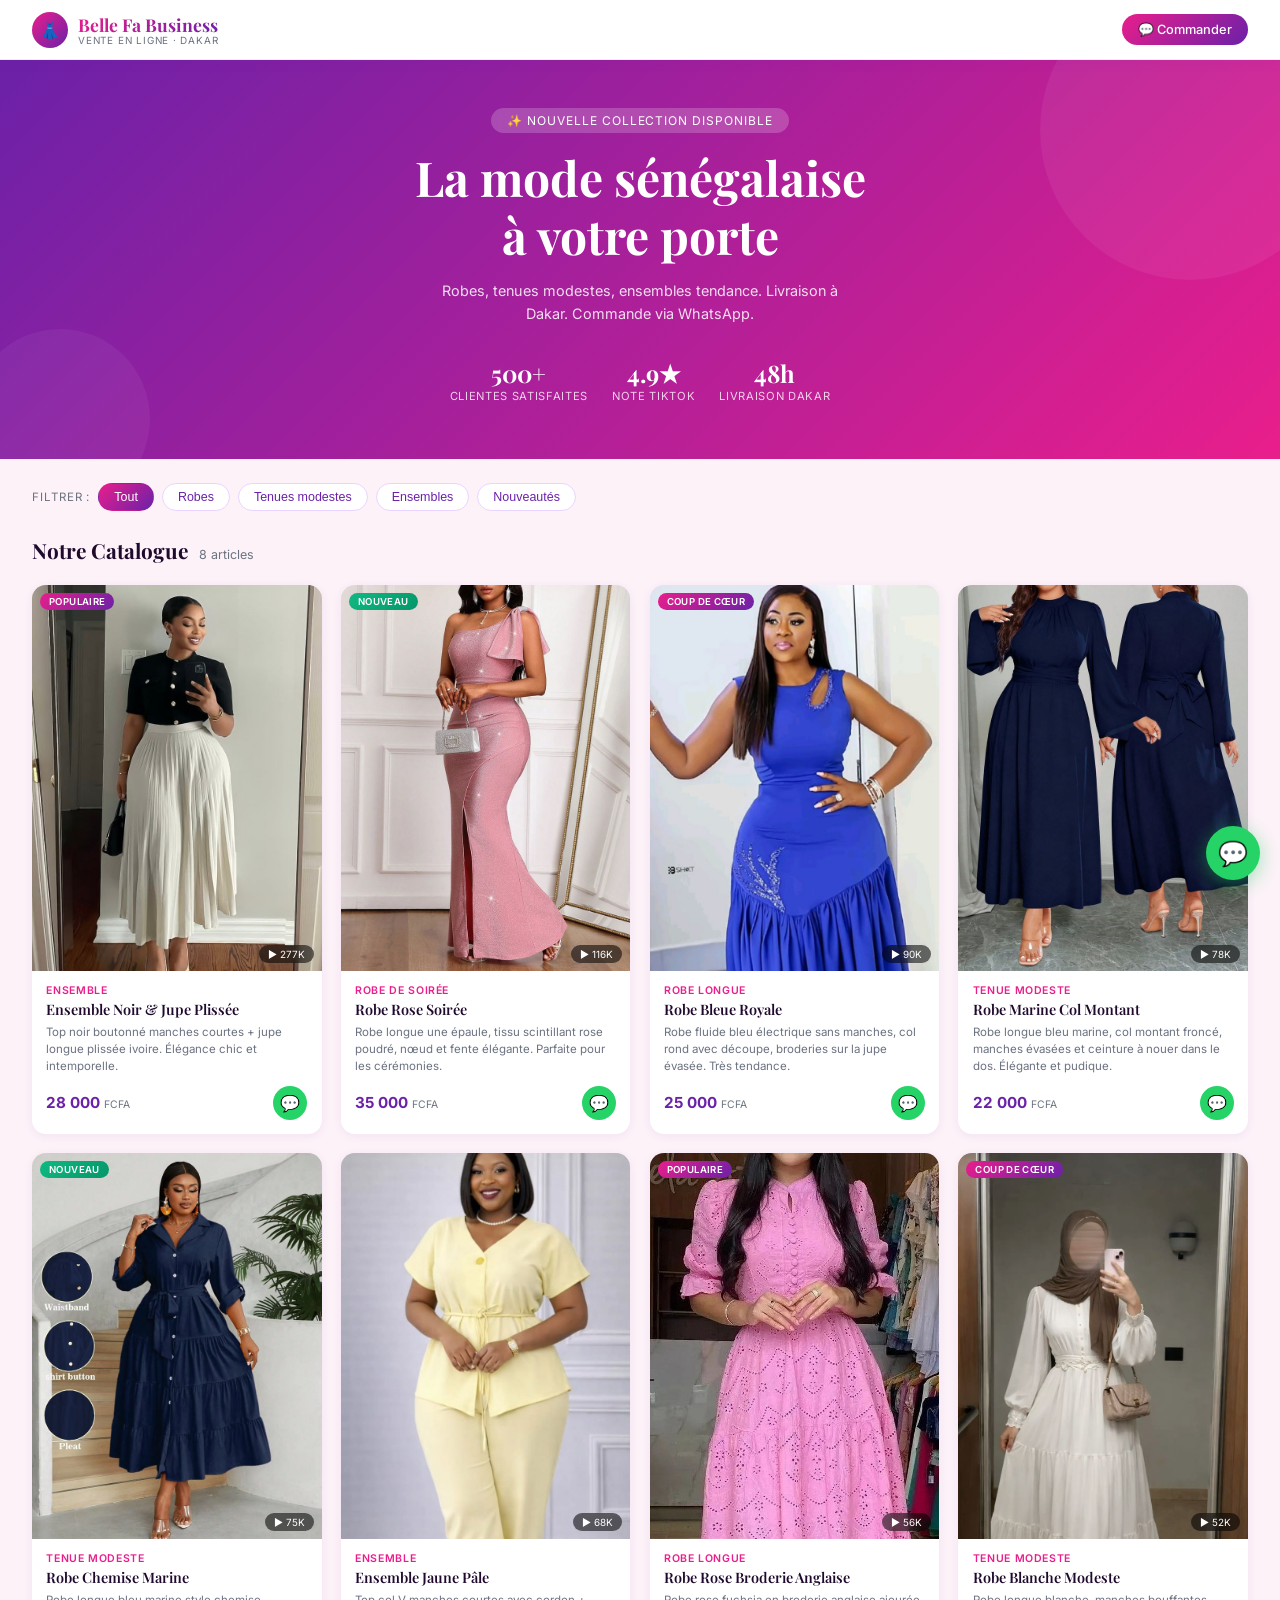
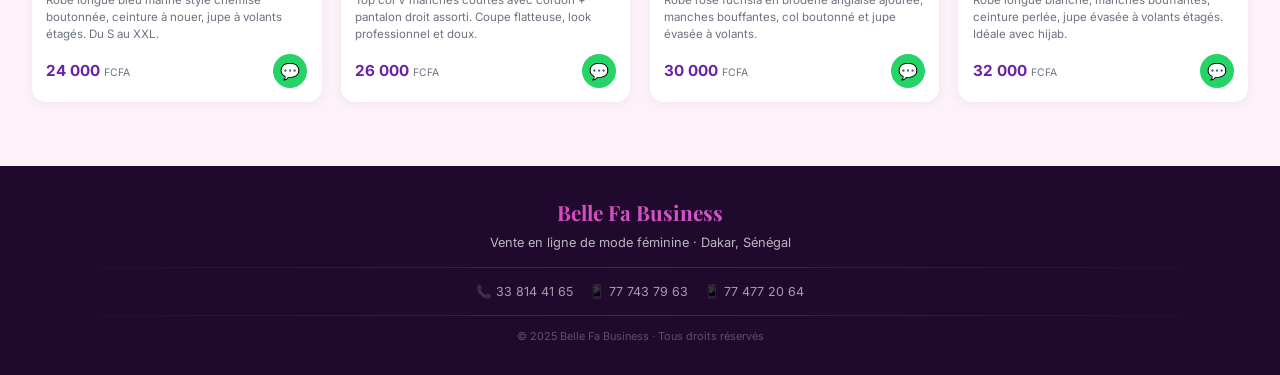
==== belle-fa-business/index.html @ f1bd17a6 "fix structure" ====
<!DOCTYPE html>
<html lang="fr">
<head>
  <meta charset="UTF-8">
  <meta name="viewport" content="width=device-width, initial-scale=1.0">
  <title>Belle Fa Business – Catalogue Mode</title>
  <link href="https://fonts.googleapis.com/css2?family=Playfair+Display:wght@400;600;700&family=Inter:wght@300;400;500;600&display=swap" rel="stylesheet">
  <link rel="stylesheet" href="css/style.css">
</head>
<body>

  <!-- NAVBAR -->
  <nav>
    <div class="logo">
      <div class="logo-icon">👗</div>
      <div>
        <div class="logo-text">Belle Fa Business</div>
        <span class="logo-sub">Vente en ligne · Dakar</span>
      </div>
    </div>
    <a href="https://wa.me/221774514333?text=Bonjour, je voudrais commander" class="nav-contact">
      💬 Commander
    </a>
  </nav>

  <!-- HERO -->
  <section class="hero">
    <div class="hero-badge">✨ Nouvelle collection disponible</div>
    <h1>La mode sénégalaise<br>à votre porte</h1>
    <p>Robes, tenues modestes, ensembles tendance. Livraison à Dakar. Commande via WhatsApp.</p>
    <div class="hero-stats">
      <div class="stat">
        <div class="stat-num">500+</div>
        <div class="stat-label">Clientes satisfaites</div>
      </div>
      <div class="stat">
        <div class="stat-num">4.9★</div>
        <div class="stat-label">Note TikTok</div>
      </div>
      <div class="stat">
        <div class="stat-num">48h</div>
        <div class="stat-label">Livraison Dakar</div>
      </div>
    </div>
  </section>

  <!-- FILTRES -->
  <div class="filters-wrap">
    <span class="filter-label">Filtrer :</span>
    <button class="filter-btn active" data-filter="tout">Tout</button>
    <button class="filter-btn" data-filter="robe">Robes</button>
    <button class="filter-btn" data-filter="modeste">Tenues modestes</button>
    <button class="filter-btn" data-filter="ensemble">Ensembles</button>
    <button class="filter-btn" data-filter="nouveau">Nouveautés</button>
  </div>

  <!-- TITRE -->
  <div class="section-head">
    <h2>Notre Catalogue</h2>
    <span class="section-count" id="count">8 articles</span>
  </div>

  <!-- GRILLE -->
  <div class="grid" id="grid">

    <!-- Produit 1 : Ensemble Noir & Jupe Plissée -->
    <div class="card" data-cat="ensemble populaire">
      <div class="card-img">
        <img src="photos/photo1.jpeg" class="product-photo" alt="Ensemble Noir & Jupe Plissée">
        <div class="card-badge">Populaire</div>
        <div class="card-tiktok">▶ 277K</div>
      </div>
      <div class="card-body">
        <div class="card-tag">Ensemble</div>
        <div class="card-name">Ensemble Noir & Jupe Plissée</div>
        <div class="card-desc">Top noir boutonné manches courtes + jupe longue plissée ivoire. Élégance chic et intemporelle.</div>
        <div class="card-footer">
          <div class="card-price">28 000 <span>FCFA</span></div>
          <a href="https://wa.me/221774514333?text=Bonjour, je veux commander l'Ensemble Noir & Jupe Plissée" class="card-wa">💬</a>
        </div>
      </div>
    </div>

    <!-- Produit 2 : Robe Rose Soirée -->
    <div class="card" data-cat="robe nouveau">
      <div class="card-img">
        <img src="photos/photo2.jpeg" class="product-photo" alt="Robe Rose Soirée">
        <div class="card-badge new">Nouveau</div>
        <div class="card-tiktok">▶ 116K</div>
      </div>
      <div class="card-body">
        <div class="card-tag">Robe de soirée</div>
        <div class="card-name">Robe Rose Soirée</div>
        <div class="card-desc">Robe longue une épaule, tissu scintillant rose poudré, nœud et fente élégante. Parfaite pour les cérémonies.</div>
        <div class="card-footer">
          <div class="card-price">35 000 <span>FCFA</span></div>
          <a href="https://wa.me/221774514333?text=Bonjour, je veux commander la Robe Rose Soirée" class="card-wa">💬</a>
        </div>
      </div>
    </div>

    <!-- Produit 3 : Robe Bleue Royale -->
    <div class="card" data-cat="robe populaire">
      <div class="card-img">
        <img src="photos/photo3.jpeg" class="product-photo" alt="Robe Bleue Royale">
        <div class="card-badge">Coup de cœur</div>
        <div class="card-tiktok">▶ 90K</div>
      </div>
      <div class="card-body">
        <div class="card-tag">Robe longue</div>
        <div class="card-name">Robe Bleue Royale</div>
        <div class="card-desc">Robe fluide bleu électrique sans manches, col rond avec découpe, broderies sur la jupe évasée. Très tendance.</div>
        <div class="card-footer">
          <div class="card-price">25 000 <span>FCFA</span></div>
          <a href="https://wa.me/221774514333?text=Bonjour, je veux commander la Robe Bleue Royale" class="card-wa">💬</a>
        </div>
      </div>
    </div>

    <!-- Produit 4 : Robe Marine Col Montant -->
    <div class="card" data-cat="modeste">
      <div class="card-img">
        <img src="photos/photo4.jpeg" class="product-photo" alt="Robe Marine Col Montant">
        <div class="card-tiktok">▶ 78K</div>
      </div>
      <div class="card-body">
        <div class="card-tag">Tenue modeste</div>
        <div class="card-name">Robe Marine Col Montant</div>
        <div class="card-desc">Robe longue bleu marine, col montant froncé, manches évasées et ceinture à nouer dans le dos. Élégante et pudique.</div>
        <div class="card-footer">
          <div class="card-price">22 000 <span>FCFA</span></div>
          <a href="https://wa.me/221774514333?text=Bonjour, je veux commander la Robe Marine Col Montant" class="card-wa">💬</a>
        </div>
      </div>
    </div>

    <!-- Produit 5 : Robe Chemise Marine -->
    <div class="card" data-cat="modeste nouveau">
      <div class="card-img">
        <img src="photos/photo5.jpeg" class="product-photo" alt="Robe Chemise Marine">
        <div class="card-badge new">Nouveau</div>
        <div class="card-tiktok">▶ 75K</div>
      </div>
      <div class="card-body">
        <div class="card-tag">Tenue modeste</div>
        <div class="card-name">Robe Chemise Marine</div>
        <div class="card-desc">Robe longue bleu marine style chemise boutonnée, ceinture à nouer, jupe à volants étagés. Du S au XXL.</div>
        <div class="card-footer">
          <div class="card-price">24 000 <span>FCFA</span></div>
          <a href="https://wa.me/221774514333?text=Bonjour, je veux commander la Robe Chemise Marine" class="card-wa">💬</a>
        </div>
      </div>
    </div>

    <!-- Produit 6 : Ensemble Jaune Pâle -->
    <div class="card" data-cat="ensemble">
      <div class="card-img">
        <img src="photos/photo6.jpeg" class="product-photo" alt="Ensemble Jaune Pâle">
        <div class="card-tiktok">▶ 68K</div>
      </div>
      <div class="card-body">
        <div class="card-tag">Ensemble</div>
        <div class="card-name">Ensemble Jaune Pâle</div>
        <div class="card-desc">Top col V manches courtes avec cordon + pantalon droit assorti. Coupe flatteuse, look professionnel et doux.</div>
        <div class="card-footer">
          <div class="card-price">26 000 <span>FCFA</span></div>
          <a href="https://wa.me/221774514333?text=Bonjour, je veux commander l'Ensemble Jaune Pâle" class="card-wa">💬</a>
        </div>
      </div>
    </div>

    <!-- Produit 7 : Robe Rose Broderie Anglaise -->
    <div class="card" data-cat="robe populaire">
      <div class="card-img">
        <img src="photos/photo7.jpeg" class="product-photo" alt="Robe Rose Broderie Anglaise">
        <div class="card-badge">Populaire</div>
        <div class="card-tiktok">▶ 56K</div>
      </div>
      <div class="card-body">
        <div class="card-tag">Robe longue</div>
        <div class="card-name">Robe Rose Broderie Anglaise</div>
        <div class="card-desc">Robe rose fuchsia en broderie anglaise ajourée, manches bouffantes, col boutonné et jupe évasée à volants.</div>
        <div class="card-footer">
          <div class="card-price">30 000 <span>FCFA</span></div>
          <a href="https://wa.me/221774514333?text=Bonjour, je veux commander la Robe Rose Broderie Anglaise" class="card-wa">💬</a>
        </div>
      </div>
    </div>

    <!-- Produit 8 : Robe Blanche Modeste -->
    <div class="card" data-cat="modeste populaire">
      <div class="card-img">
        <img src="photos/photo8.jpeg" class="product-photo" alt="Robe Blanche Modeste">
        <div class="card-badge">Coup de cœur</div>
        <div class="card-tiktok">▶ 52K</div>
      </div>
      <div class="card-body">
        <div class="card-tag">Tenue modeste</div>
        <div class="card-name">Robe Blanche Modeste</div>
        <div class="card-desc">Robe longue blanche, manches bouffantes, ceinture perlée, jupe évasée à volants étagés. Idéale avec hijab.</div>
        <div class="card-footer">
          <div class="card-price">32 000 <span>FCFA</span></div>
          <a href="https://wa.me/221774514333?text=Bonjour, je veux commander la Robe Blanche Modeste" class="card-wa">💬</a>
        </div>
      </div>
    </div>

  </div><!-- /grid -->

  <!-- FOOTER -->
  <footer>
    <div class="footer-logo">Belle Fa Business</div>
    <p>Vente en ligne de mode féminine · Dakar, Sénégal</p>
    <div class="divider"></div>
    <div class="footer-contacts">
      <a href="tel:+221338144165">📞 33 814 41 65</a>
      <a href="https://wa.me/221774514333">📱 77 743 79 63</a>
      <a href="https://wa.me/221774772064">📱 77 477 20 64</a>
    </div>
    <div class="divider"></div>
    <div class="copy">© 2025 Belle Fa Business · Tous droits réservés</div>
  </footer>

  <!-- BOUTON WHATSAPP FLOTTANT -->
  <a href="https://wa.me/221774514333?text=Bonjour, je voudrais voir votre catalogue"
     class="float-wa" title="Contacter sur WhatsApp">💬</a>

  <script src="js/main.js"></script>
</body>
</html>
---- belle-fa-business/css/style.css ----
/* ═══════════════════════════════════════════════
   Belle Fa Business – style.css
   ═══════════════════════════════════════════════ */

/* ─── RESET & VARIABLES ─── */
*, *::before, *::after {
  box-sizing: border-box;
  margin: 0;
  padding: 0;
}

:root {
  --fuchsia:      #E91E8C;
  --violet:       #6B21A8;
  --violet-light: #9333EA;
  --rose-pale:    #FDF2F8;
  --rose-mid:     #FCE7F3;
  --white:        #FFFFFF;
  --gray:         #6B7280;
  --dark:         #1F0A2E;
  --green-wa:     #25D366;
}

body {
  font-family: 'Inter', sans-serif;
  background: var(--rose-pale);
  color: var(--dark);
  min-height: 100vh;
  overflow-x: hidden;
}

/* ═══════════════════════════════════════════════
   NAVBAR
   ═══════════════════════════════════════════════ */
nav {
  background: var(--white);
  border-bottom: 1px solid #F3E8FF;
  padding: 0 1.5rem;
  display: flex;
  align-items: center;
  justify-content: space-between;
  height: 60px;
  position: sticky;
  top: 0;
  z-index: 100;
  box-shadow: 0 2px 12px rgba(107, 33, 168, 0.07);
}

.logo {
  display: flex;
  align-items: center;
  gap: 10px;
}

.logo-icon {
  width: 36px;
  height: 36px;
  background: linear-gradient(135deg, var(--fuchsia), var(--violet));
  border-radius: 50%;
  display: flex;
  align-items: center;
  justify-content: center;
  color: white;
  font-size: 16px;
  flex-shrink: 0;
}

.logo-text {
  font-family: 'Playfair Display', serif;
  font-size: 1.1rem;
  font-weight: 700;
  background: linear-gradient(135deg, var(--fuchsia), var(--violet));
  -webkit-background-clip: text;
  -webkit-text-fill-color: transparent;
  background-clip: text;
}

.logo-sub {
  font-size: 0.62rem;
  color: var(--gray);
  letter-spacing: 0.08em;
  text-transform: uppercase;
  display: block;
  margin-top: -2px;
}

.nav-contact {
  display: flex;
  align-items: center;
  gap: 6px;
  background: linear-gradient(135deg, var(--fuchsia), var(--violet));
  color: white;
  padding: 8px 16px;
  border-radius: 50px;
  font-size: 0.8rem;
  font-weight: 500;
  text-decoration: none;
  white-space: nowrap;
  flex-shrink: 0;
  transition: opacity 0.2s;
}

.nav-contact:hover {
  opacity: 0.88;
}

/* ═══════════════════════════════════════════════
   HERO
   ═══════════════════════════════════════════════ */
.hero {
  background: linear-gradient(135deg, var(--violet) 0%, var(--fuchsia) 100%);
  padding: 3rem 1.5rem 3.5rem;
  text-align: center;
  position: relative;
  overflow: hidden;
  width: 100%;
}

.hero::before {
  content: '';
  position: absolute;
  width: 300px;
  height: 300px;
  border-radius: 50%;
  background: rgba(255, 255, 255, 0.06);
  top: -80px;
  right: -60px;
}

.hero::after {
  content: '';
  position: absolute;
  width: 180px;
  height: 180px;
  border-radius: 50%;
  background: rgba(255, 255, 255, 0.05);
  bottom: -50px;
  left: -30px;
}

.hero-badge {
  display: inline-block;
  background: rgba(255, 255, 255, 0.2);
  backdrop-filter: blur(8px);
  color: white;
  padding: 5px 16px;
  border-radius: 50px;
  font-size: 0.75rem;
  letter-spacing: 0.08em;
  text-transform: uppercase;
  margin-bottom: 1rem;
}

.hero h1 {
  font-family: 'Playfair Display', serif;
  font-size: clamp(1.7rem, 5vw, 3rem);
  color: white;
  font-weight: 700;
  line-height: 1.2;
  margin-bottom: 0.9rem;
}

.hero p {
  color: rgba(255, 255, 255, 0.85);
  font-size: 0.9rem;
  max-width: 400px;
  margin: 0 auto 2rem;
  line-height: 1.6;
}

.hero-stats {
  display: flex;
  justify-content: center;
  gap: 1.5rem;
  flex-wrap: nowrap;
  width: 100%;
}

.stat {
  text-align: center;
  color: white;
}

.stat-num {
  font-family: 'Playfair Display', serif;
  font-size: 1.5rem;
  font-weight: 700;
}

.stat-label {
  font-size: 0.7rem;
  opacity: 0.8;
  text-transform: uppercase;
  letter-spacing: 0.06em;
}

/* ═══════════════════════════════════════════════
   FILTRES
   ═══════════════════════════════════════════════ */
.filters-wrap {
  padding: 1.5rem 1.5rem 0.6rem;
  display: flex;
  gap: 0.5rem;
  flex-wrap: nowrap;
  overflow-x: auto;
  -webkit-overflow-scrolling: touch;
  scrollbar-width: none;
  align-items: center;
}

.filters-wrap::-webkit-scrollbar {
  display: none;
}

.filter-label {
  font-size: 0.72rem;
  color: var(--gray);
  text-transform: uppercase;
  letter-spacing: 0.08em;
  white-space: nowrap;
  flex-shrink: 0;
}

.filter-btn {
  padding: 6px 15px;
  border-radius: 50px;
  border: 1.5px solid #E9D5FF;
  background: white;
  color: var(--violet);
  font-size: 0.78rem;
  font-weight: 500;
  cursor: pointer;
  transition: all 0.2s;
  white-space: nowrap;
  flex-shrink: 0;
}

.filter-btn.active,
.filter-btn:hover {
  background: linear-gradient(135deg, var(--fuchsia), var(--violet));
  color: white;
  border-color: transparent;
}

/* ═══════════════════════════════════════════════
   SECTION TITRE
   ═══════════════════════════════════════════════ */
.section-head {
  padding: 1rem 1.5rem 0.5rem;
  display: flex;
  align-items: baseline;
  gap: 0.7rem;
}

.section-head h2 {
  font-family: 'Playfair Display', serif;
  font-size: 1.3rem;
  font-weight: 700;
  color: var(--dark);
}

.section-count {
  font-size: 0.78rem;
  color: var(--gray);
}

/* ═══════════════════════════════════════════════
   GRILLE PRODUITS
   ═══════════════════════════════════════════════ */
.grid {
  display: grid;
  grid-template-columns: repeat(2, 1fr);
  gap: 1rem;
  padding: 0.6rem 1.5rem 5rem;
}

/* ═══════════════════════════════════════════════
   CARD PRODUIT
   ═══════════════════════════════════════════════ */
.card {
  background: white;
  border-radius: 14px;
  overflow: hidden;
  box-shadow: 0 2px 10px rgba(107, 33, 168, 0.07);
  transition: transform 0.3s ease, box-shadow 0.3s ease;
  cursor: pointer;
}

.card:hover {
  transform: translateY(-5px);
  box-shadow: 0 10px 28px rgba(233, 30, 140, 0.18);
}

/* ── IMAGE PRODUIT ──
   Ratio 3/4 portrait pour les photos de mode.
   Remplace .img-placeholder par :
   <img src="photos/nom.jpg" class="product-photo" alt="Nom"> */
.card-img {
  position: relative;
  aspect-ratio: 3 / 4;
  background: var(--rose-mid);
  overflow: hidden;
}

.product-photo {
  width: 100%;
  height: 100%;
  object-fit: cover;
  object-position: top center;
  display: block;
}

/* Placeholder affiché avant l'ajout des vraies photos */
.img-placeholder {
  width: 100%;
  height: 100%;
  display: flex;
  flex-direction: column;
  align-items: center;
  justify-content: center;
  gap: 8px;
  color: var(--gray);
  font-size: 0.7rem;
  text-align: center;
  padding: 1rem;
}

.img-placeholder span {
  font-size: 2.5rem;
}

.card-badge {
  position: absolute;
  top: 8px;
  left: 8px;
  background: linear-gradient(135deg, var(--fuchsia), var(--violet));
  color: white;
  font-size: 0.6rem;
  font-weight: 600;
  padding: 3px 9px;
  border-radius: 50px;
  text-transform: uppercase;
  letter-spacing: 0.04em;
}

.card-badge.new {
  background: linear-gradient(135deg, #10B981, #059669);
}

.card-tiktok {
  position: absolute;
  bottom: 8px;
  right: 8px;
  background: rgba(0, 0, 0, 0.55);
  backdrop-filter: blur(4px);
  color: white;
  font-size: 0.62rem;
  padding: 3px 9px;
  border-radius: 50px;
  display: flex;
  align-items: center;
  gap: 3px;
}

/* ─── CORPS DE LA CARD ─── */
.card-body {
  padding: 0.8rem 0.9rem 0.9rem;
}

.card-tag {
  font-size: 0.66rem;
  color: var(--fuchsia);
  font-weight: 600;
  text-transform: uppercase;
  letter-spacing: 0.06em;
  margin-bottom: 3px;
}

.card-name {
  font-family: 'Playfair Display', serif;
  font-size: 0.9rem;
  font-weight: 600;
  color: var(--dark);
  margin-bottom: 5px;
  line-height: 1.3;
}

.card-desc {
  font-size: 0.72rem;
  color: var(--gray);
  line-height: 1.5;
  margin-bottom: 10px;
}

.card-footer {
  display: flex;
  align-items: center;
  justify-content: space-between;
}

.card-price {
  font-size: 0.95rem;
  font-weight: 700;
  color: var(--violet);
}

.card-price span {
  font-size: 0.65rem;
  font-weight: 400;
  color: var(--gray);
}

.card-wa {
  width: 34px;
  height: 34px;
  background: var(--green-wa);
  border-radius: 50%;
  display: flex;
  align-items: center;
  justify-content: center;
  color: white;
  font-size: 1rem;
  text-decoration: none;
  transition: transform 0.2s;
  flex-shrink: 0;
}

.card-wa:hover {
  transform: scale(1.12);
}

/* ═══════════════════════════════════════════════
   BOUTON WHATSAPP FLOTTANT
   ═══════════════════════════════════════════════ */
.float-wa {
  position: fixed;
  bottom: 20px;
  right: 20px;
  width: 54px;
  height: 54px;
  background: var(--green-wa);
  border-radius: 50%;
  display: flex;
  align-items: center;
  justify-content: center;
  font-size: 1.5rem;
  box-shadow: 0 4px 20px rgba(37, 211, 102, 0.45);
  cursor: pointer;
  animation: pulse-wa 2.5s infinite;
  z-index: 999;
  text-decoration: none;
  color: white;
}

@keyframes pulse-wa {
  0%, 100% { box-shadow: 0 4px 20px rgba(37, 211, 102, 0.45); }
  50%       { box-shadow: 0 4px 32px rgba(37, 211, 102, 0.7), 0 0 0 10px rgba(37, 211, 102, 0.1); }
}

/* ═══════════════════════════════════════════════
   FOOTER
   ═══════════════════════════════════════════════ */
footer {
  background: var(--dark);
  color: rgba(255, 255, 255, 0.7);
  padding: 2rem 1.5rem;
  text-align: center;
}

.footer-logo {
  font-family: 'Playfair Display', serif;
  font-size: 1.3rem;
  font-weight: 700;
  background: linear-gradient(135deg, var(--fuchsia), #C084FC);
  -webkit-background-clip: text;
  -webkit-text-fill-color: transparent;
  background-clip: text;
  margin-bottom: 0.4rem;
}

footer > p {
  font-size: 0.8rem;
  line-height: 1.7;
}

.footer-contacts {
  display: flex;
  justify-content: center;
  gap: 1rem;
  margin: 1rem 0;
  flex-wrap: wrap;
}

.footer-contacts a {
  color: rgba(255, 255, 255, 0.6);
  text-decoration: none;
  font-size: 0.78rem;
  display: flex;
  align-items: center;
  gap: 4px;
  transition: color 0.2s;
}

.footer-contacts a:hover {
  color: var(--fuchsia);
}

.divider {
  height: 1px;
  background: linear-gradient(90deg, transparent, rgba(233, 30, 140, 0.4), transparent);
  margin: 0.8rem 0;
}

.copy {
  font-size: 0.68rem;
  opacity: 0.4;
}

/* ═══════════════════════════════════════════════
   RESPONSIVE
   ═══════════════════════════════════════════════ */

/* Tablette */
@media (min-width: 640px) {
  nav { padding: 0 2rem; }

  .filters-wrap {
    padding: 1.5rem 2rem 0.6rem;
    flex-wrap: wrap;
  }

  .section-head {
    padding: 1rem 2rem 0.5rem;
  }

  .grid {
    grid-template-columns: repeat(3, 1fr);
    gap: 1.2rem;
    padding: 0.8rem 2rem 4rem;
  }
}

/* Desktop */
@media (min-width: 1024px) {
  .grid {
    grid-template-columns: repeat(4, 1fr);
  }
}
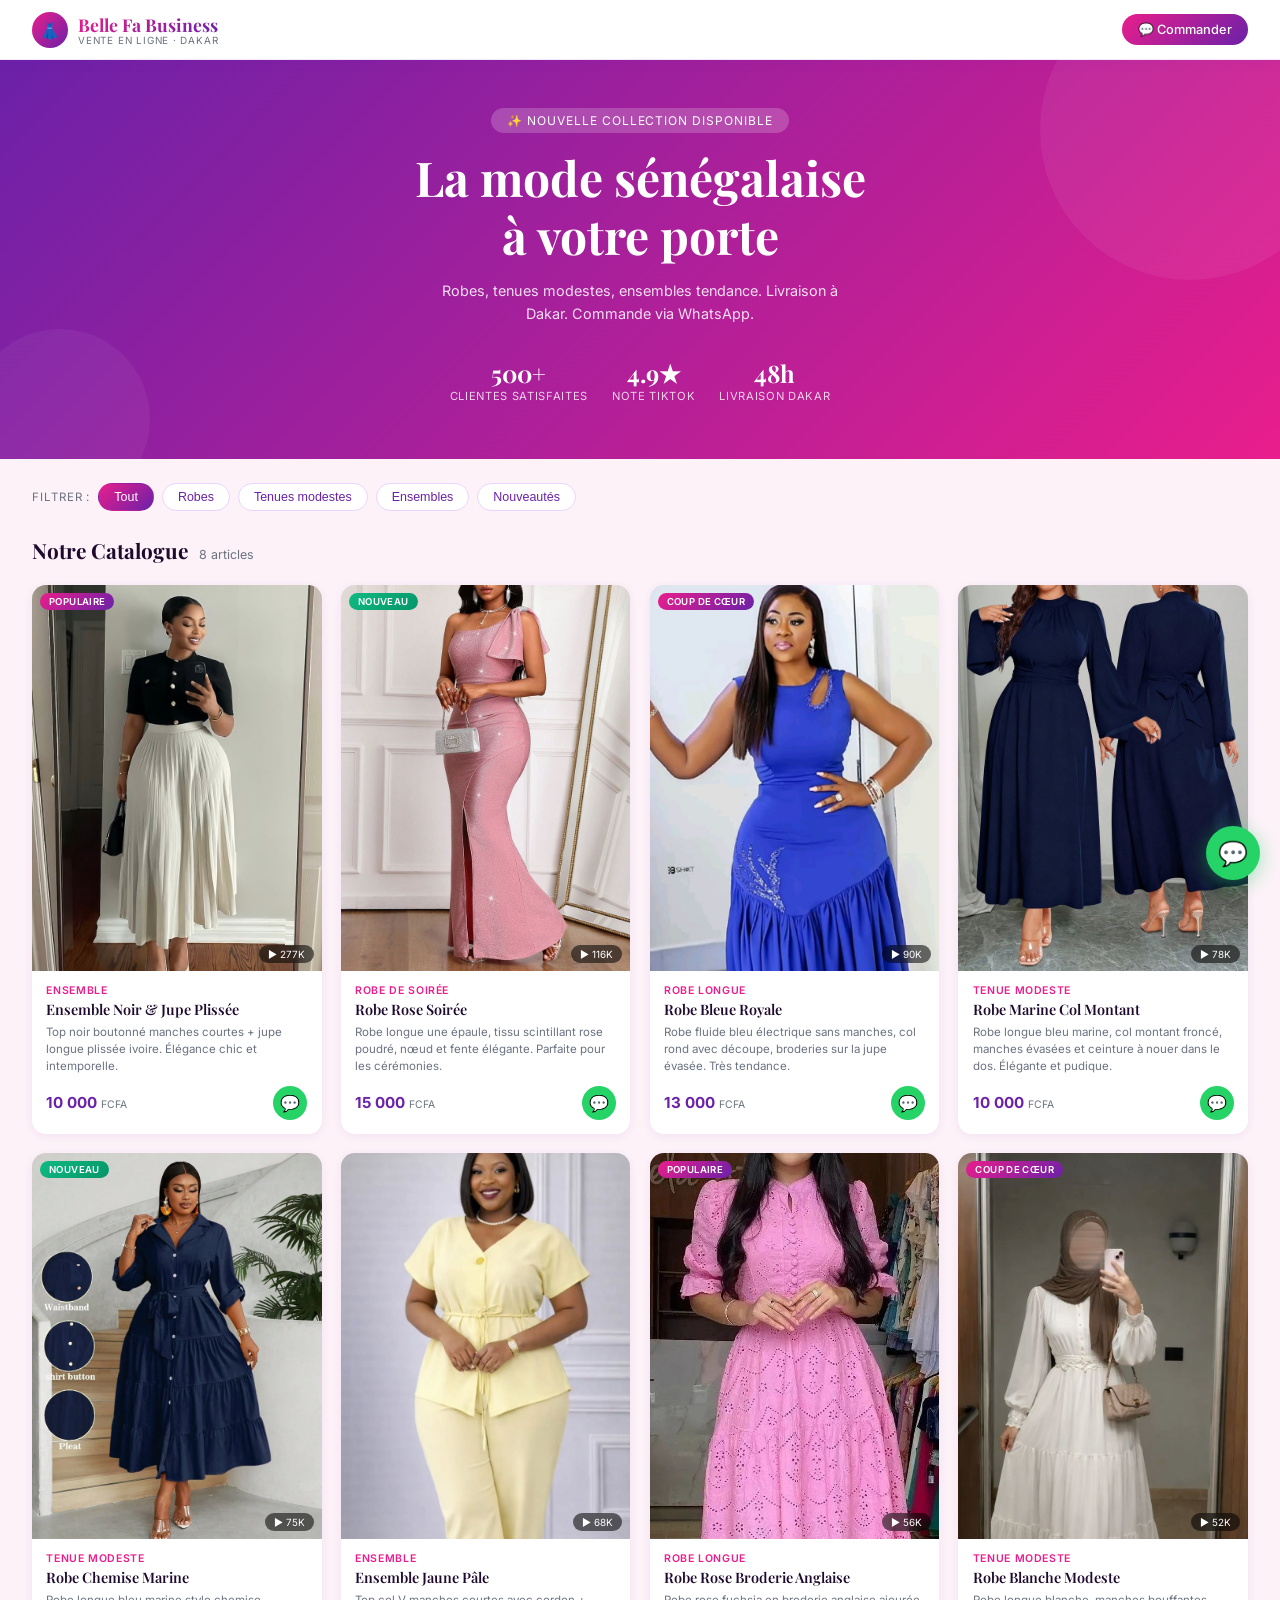
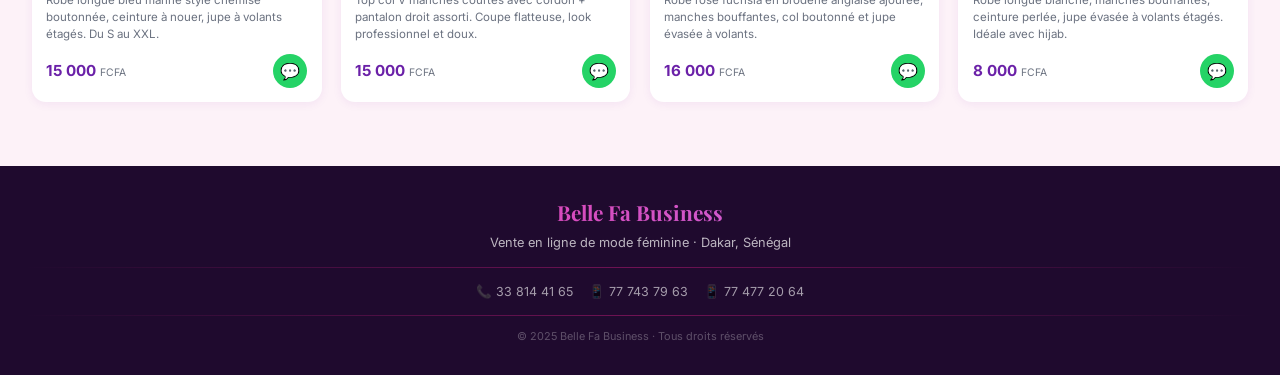
==== commit b16b73fd: "prix" ====
--- a/belle-fa-business/index.html
+++ b/belle-fa-business/index.html
@@ -75,7 +75,7 @@
         <div class="card-name">Ensemble Noir & Jupe Plissée</div>
         <div class="card-desc">Top noir boutonné manches courtes + jupe longue plissée ivoire. Élégance chic et intemporelle.</div>
         <div class="card-footer">
-          <div class="card-price">28 000 <span>FCFA</span></div>
+          <div class="card-price">10 000 <span>FCFA</span></div>
           <a href="https://wa.me/221774514333?text=Bonjour, je veux commander l'Ensemble Noir & Jupe Plissée" class="card-wa">💬</a>
         </div>
       </div>
@@ -93,7 +93,7 @@
         <div class="card-name">Robe Rose Soirée</div>
         <div class="card-desc">Robe longue une épaule, tissu scintillant rose poudré, nœud et fente élégante. Parfaite pour les cérémonies.</div>
         <div class="card-footer">
-          <div class="card-price">35 000 <span>FCFA</span></div>
+          <div class="card-price">15 000 <span>FCFA</span></div>
           <a href="https://wa.me/221774514333?text=Bonjour, je veux commander la Robe Rose Soirée" class="card-wa">💬</a>
         </div>
       </div>
@@ -111,7 +111,7 @@
         <div class="card-name">Robe Bleue Royale</div>
         <div class="card-desc">Robe fluide bleu électrique sans manches, col rond avec découpe, broderies sur la jupe évasée. Très tendance.</div>
         <div class="card-footer">
-          <div class="card-price">25 000 <span>FCFA</span></div>
+          <div class="card-price">13 000 <span>FCFA</span></div>
           <a href="https://wa.me/221774514333?text=Bonjour, je veux commander la Robe Bleue Royale" class="card-wa">💬</a>
         </div>
       </div>
@@ -128,7 +128,7 @@
         <div class="card-name">Robe Marine Col Montant</div>
         <div class="card-desc">Robe longue bleu marine, col montant froncé, manches évasées et ceinture à nouer dans le dos. Élégante et pudique.</div>
         <div class="card-footer">
-          <div class="card-price">22 000 <span>FCFA</span></div>
+          <div class="card-price">10 000 <span>FCFA</span></div>
           <a href="https://wa.me/221774514333?text=Bonjour, je veux commander la Robe Marine Col Montant" class="card-wa">💬</a>
         </div>
       </div>
@@ -146,7 +146,7 @@
         <div class="card-name">Robe Chemise Marine</div>
         <div class="card-desc">Robe longue bleu marine style chemise boutonnée, ceinture à nouer, jupe à volants étagés. Du S au XXL.</div>
         <div class="card-footer">
-          <div class="card-price">24 000 <span>FCFA</span></div>
+          <div class="card-price">15 000 <span>FCFA</span></div>
           <a href="https://wa.me/221774514333?text=Bonjour, je veux commander la Robe Chemise Marine" class="card-wa">💬</a>
         </div>
       </div>
@@ -163,7 +163,7 @@
         <div class="card-name">Ensemble Jaune Pâle</div>
         <div class="card-desc">Top col V manches courtes avec cordon + pantalon droit assorti. Coupe flatteuse, look professionnel et doux.</div>
         <div class="card-footer">
-          <div class="card-price">26 000 <span>FCFA</span></div>
+          <div class="card-price">15 000 <span>FCFA</span></div>
           <a href="https://wa.me/221774514333?text=Bonjour, je veux commander l'Ensemble Jaune Pâle" class="card-wa">💬</a>
         </div>
       </div>
@@ -181,7 +181,7 @@
         <div class="card-name">Robe Rose Broderie Anglaise</div>
         <div class="card-desc">Robe rose fuchsia en broderie anglaise ajourée, manches bouffantes, col boutonné et jupe évasée à volants.</div>
         <div class="card-footer">
-          <div class="card-price">30 000 <span>FCFA</span></div>
+          <div class="card-price">16 000 <span>FCFA</span></div>
           <a href="https://wa.me/221774514333?text=Bonjour, je veux commander la Robe Rose Broderie Anglaise" class="card-wa">💬</a>
         </div>
       </div>
@@ -199,7 +199,7 @@
         <div class="card-name">Robe Blanche Modeste</div>
         <div class="card-desc">Robe longue blanche, manches bouffantes, ceinture perlée, jupe évasée à volants étagés. Idéale avec hijab.</div>
         <div class="card-footer">
-          <div class="card-price">32 000 <span>FCFA</span></div>
+          <div class="card-price">8 000 <span>FCFA</span></div>
           <a href="https://wa.me/221774514333?text=Bonjour, je veux commander la Robe Blanche Modeste" class="card-wa">💬</a>
         </div>
       </div>
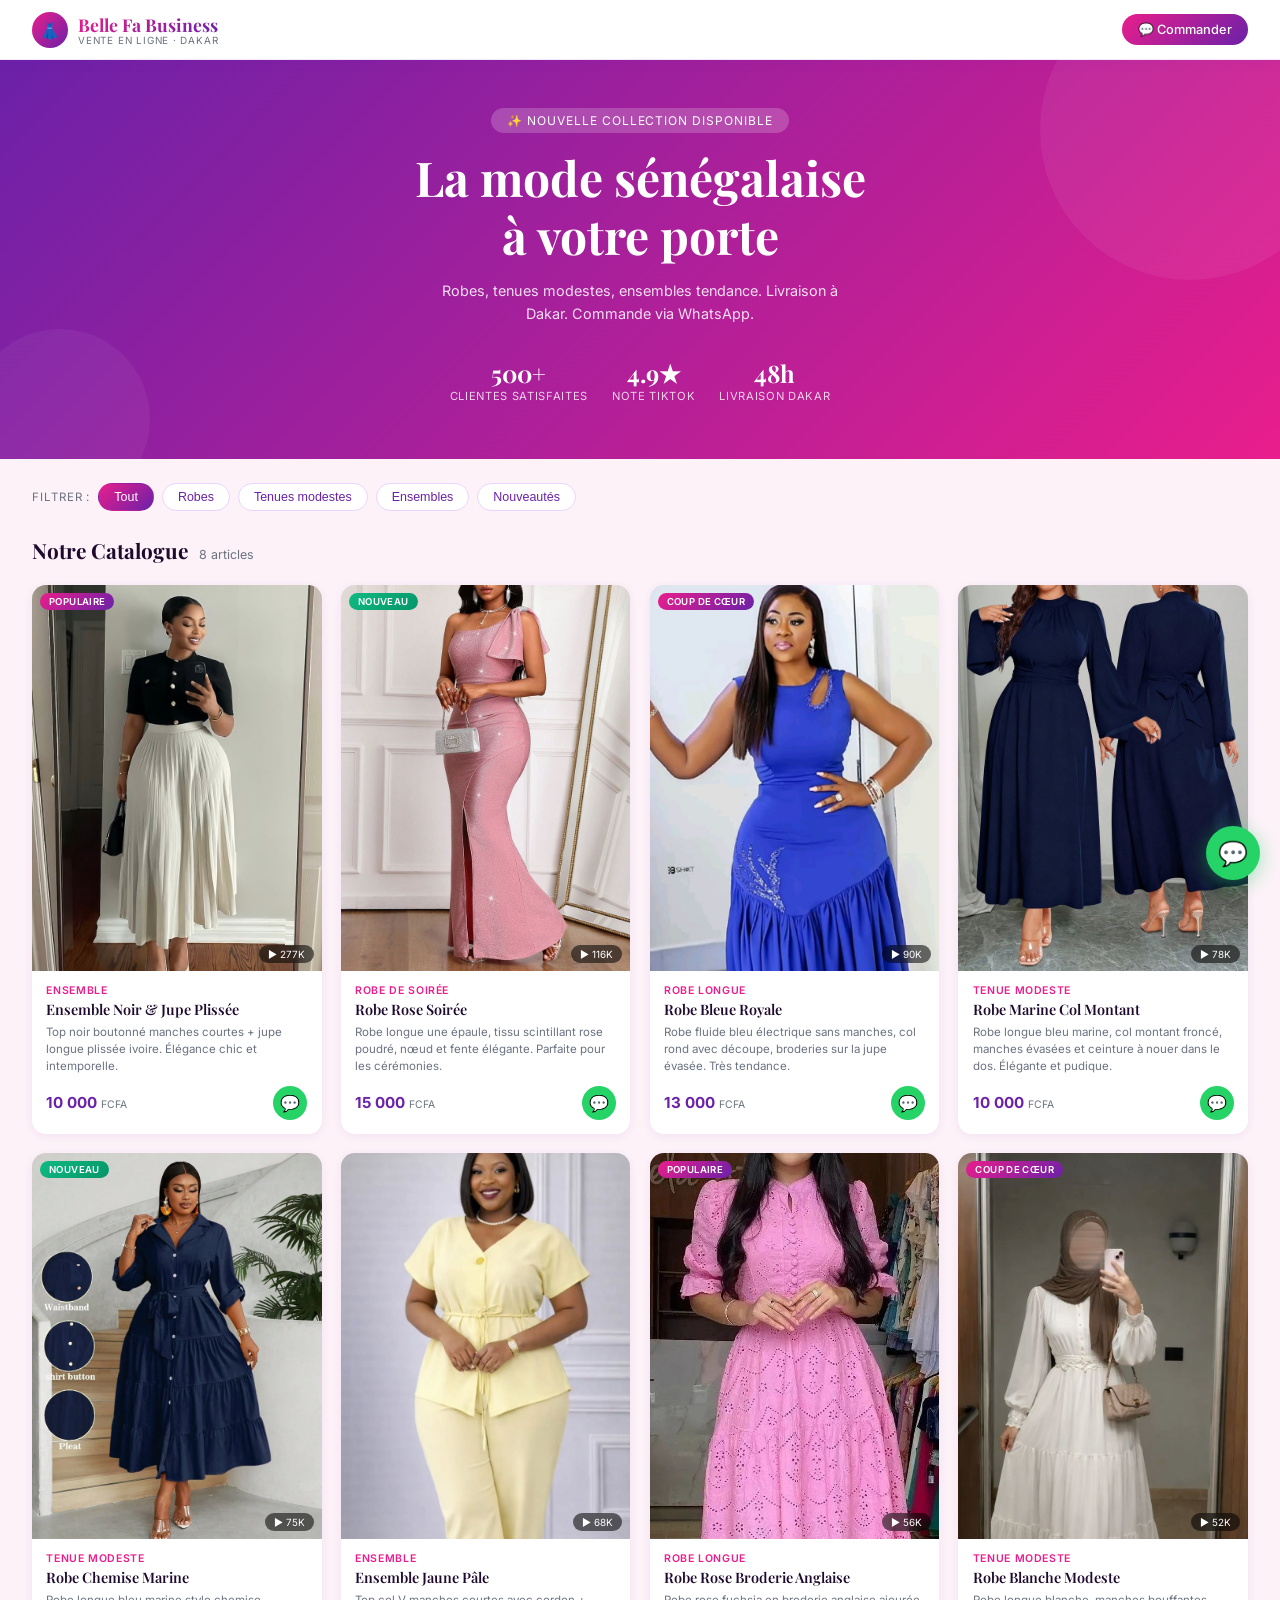
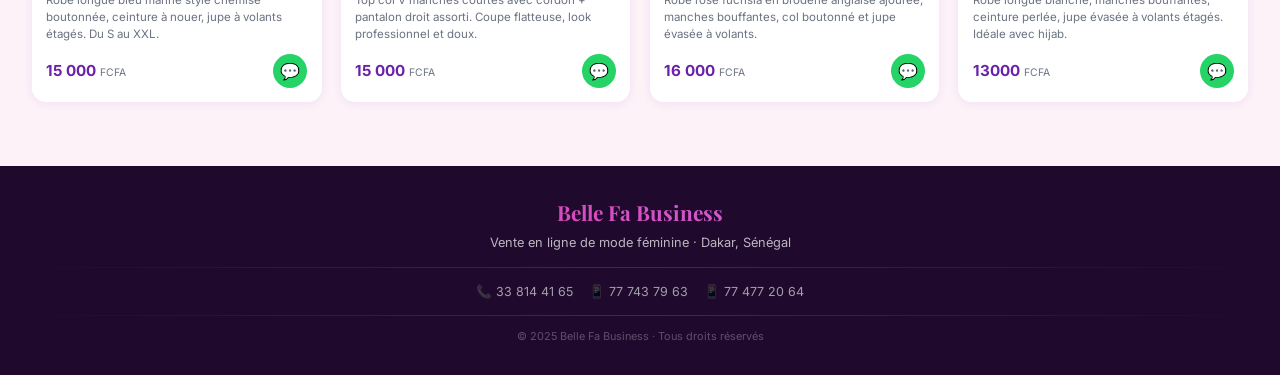
==== commit dc01a118: "prix22" ====
--- a/belle-fa-business/index.html
+++ b/belle-fa-business/index.html
@@ -199,7 +199,7 @@
         <div class="card-name">Robe Blanche Modeste</div>
         <div class="card-desc">Robe longue blanche, manches bouffantes, ceinture perlée, jupe évasée à volants étagés. Idéale avec hijab.</div>
         <div class="card-footer">
-          <div class="card-price">8 000 <span>FCFA</span></div>
+          <div class="card-price">13000 <span>FCFA</span></div>
           <a href="https://wa.me/221774514333?text=Bonjour, je veux commander la Robe Blanche Modeste" class="card-wa">💬</a>
         </div>
       </div>
